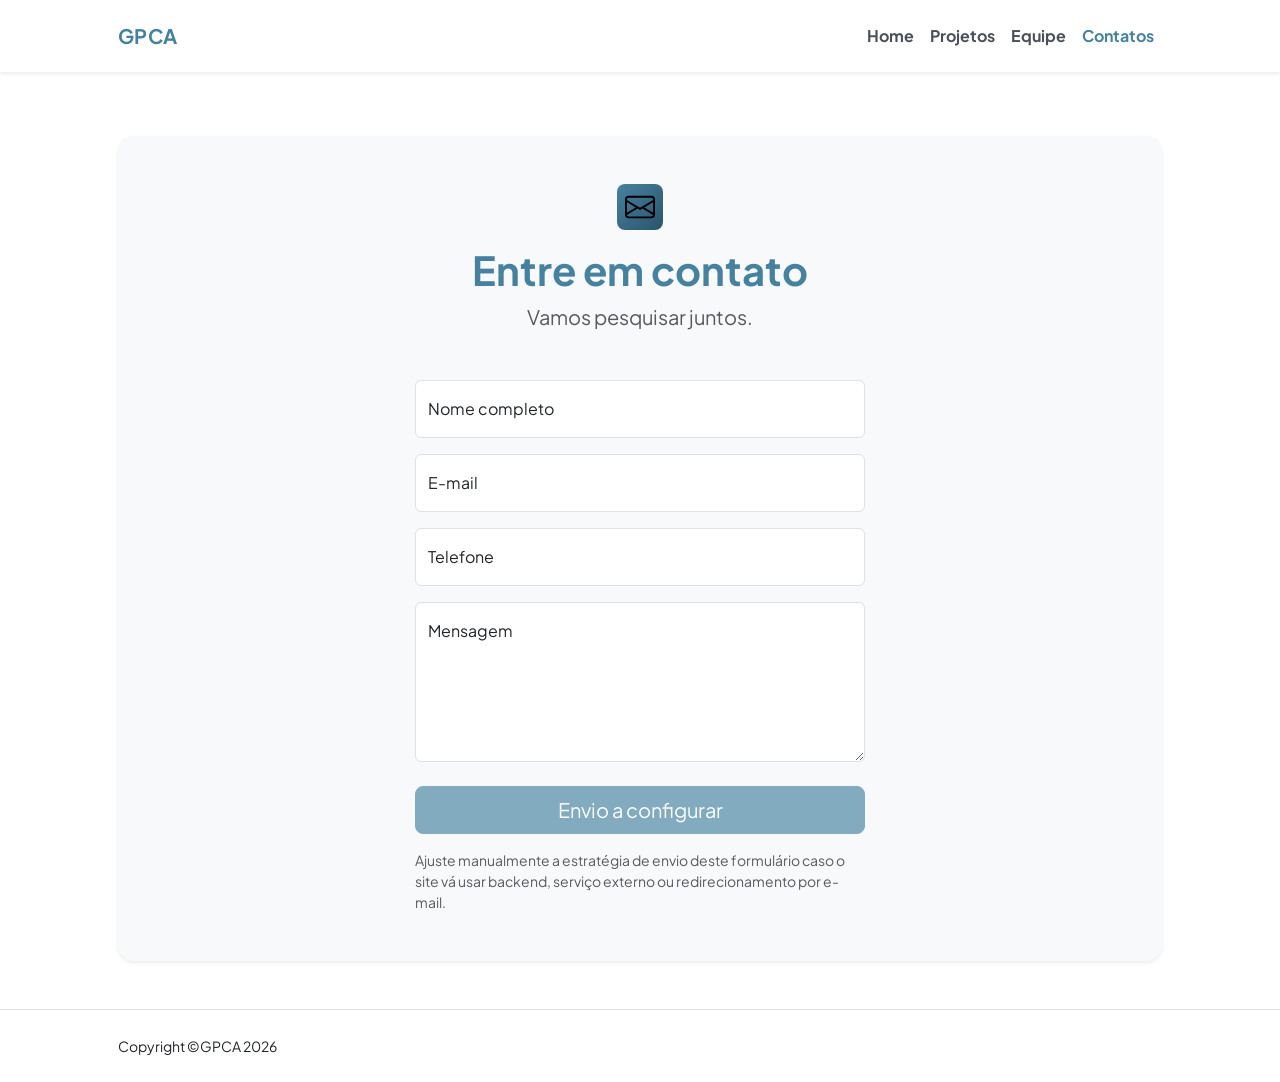
==== contact.html @ 82a20b42 "feat: padroniza footer" ====
<!DOCTYPE html>
<html lang="pt-br">
<head>
    <meta charset="utf-8" />
    <meta name="viewport" content="width=device-width, initial-scale=1, shrink-to-fit=no" />
    <meta name="description" content="Página de contato do GPCA" />
    <meta name="author" content="GPCA" />
    <title>Contatos • GPCA</title>
    <link rel="icon" type="image/x-icon" href="assets/gpca.ico" />
    <link rel="preconnect" href="https://fonts.googleapis.com" />
    <link rel="preconnect" href="https://fonts.gstatic.com" crossorigin />
    <link href="https://fonts.googleapis.com/css2?family=Plus+Jakarta+Sans:wght@100;200;300;400;500;600;700;800;900&amp;display=swap" rel="stylesheet" />
    <link href="https://cdn.jsdelivr.net/npm/bootstrap@5.3.8/dist/css/bootstrap.min.css" rel="stylesheet" integrity="sha384-sRIl4kxILFvY47J16cr9ZwB07vP4J8+LH7qKQnuqkuIAvNWLzeN8tE5YBujZqJLB" crossorigin="anonymous">
    <link rel="stylesheet" href="css/styles.css">
    
</head>
<body class="d-flex flex-column site-page">
    <nav class="navbar navbar-expand-lg navbar-light bg-white fixed-top py-3 shadow-sm site-navbar">
        <div class="container px-4 px-lg-5">
            <a class="navbar-brand" href="index.html"><span class="fw-bolder text-primary">GPCA</span></a>
            <button class="navbar-toggler" type="button" data-bs-toggle="collapse" data-bs-target="#navbarSupportedContent" aria-controls="navbarSupportedContent" aria-expanded="false" aria-label="Alternar navegação">
                <span class="navbar-toggler-icon"></span>
            </button>
            <div class="collapse navbar-collapse" id="navbarSupportedContent">
                <ul class="navbar-nav ms-auto mb-2 mb-lg-0 fw-bolder">
                    <li class="nav-item"><a class="nav-link" href="index.html">Home</a></li>
                    <li class="nav-item"><a class="nav-link" href="projects.html">Projetos</a></li>
                    <li class="nav-item"><a class="nav-link" href="equipe.html">Equipe</a></li>
                    <li class="nav-item"><a class="nav-link active" aria-current="page" href="contact.html">Contatos</a></li>
                </ul>
            </div>
        </div>
    </nav>

<main class="flex-shrink-0">
        
<section class="py-5">
    <div class="container px-4 px-lg-5">
        <div class="bg-light rounded-4 py-5 px-4 px-md-5 shadow-sm">
            <div class="text-center mb-5">
                <div class="feature bg-primary bg-gradient-primary-to-secondary text-white rounded-3 mb-3 d-inline-flex p-2">
                    <img class="envelope" src="assets/img/gerais/envelope.svg" alt="">
                </div>
                <h1 class="titulo-gpca-gradiente fw-bolder">Entre em contato</h1>
                <p class="lead fw-normal text-muted mb-0">Vamos pesquisar juntos.</p>
            </div>
            <div class="row gx-5 justify-content-center">
                <div class="col-lg-8 col-xl-6">
                    <form id="contactForm" novalidate>
                        <div class="form-floating mb-3">
                            <input class="form-control" id="name" type="text" placeholder="Nome completo" />
                            <label for="name">Nome completo</label>
                        </div>
                        <div class="form-floating mb-3">
                            <input class="form-control" id="email" type="email" placeholder="nome@exemplo.com" />
                            <label for="email">E-mail</label>
                        </div>
                        <div class="form-floating mb-3">
                            <input class="form-control" id="phone" type="tel" placeholder="(61) 99999-9999" />
                            <label for="phone">Telefone</label>
                        </div>
                        <div class="form-floating mb-4">
                            <textarea class="form-control" id="message" placeholder="Escreva sua mensagem" style="height: 10rem"></textarea>
                            <label for="message">Mensagem</label>
                        </div>
                        <div class="d-grid">
                            <button class="btn btn-primary btn-lg disabled" type="button">Envio a configurar</button>
                        </div>
                    </form>
                    <p class="small text-muted mt-3 mb-0">
                        Ajuste manualmente a estratégia de envio deste formulário caso o site vá usar backend, serviço externo ou redirecionamento por e-mail.
                    </p>
                </div>
            </div>
        </div>
    </div>
</section>

</main>
    <footer class="bg-white py-4 mt-auto border-top">
        <div class="container px-4 px-lg-5">
            <div class="row align-items-center gy-2">
                <div class="col-auto">
                    <span class="small m-0">Copyright &copy;GPCA 2026</span>
                </div>
            </div>
        </div>
    </footer>
    <script src="https://cdn.jsdelivr.net/npm/bootstrap@5.3.8/dist/js/bootstrap.bundle.min.js" integrity="sha384-FKyoEForCGlyvwx9Hj09JcYn3nv7wiPVlz7YYwJrWVcXK/BmnVDxM+D2scQbITxI" crossorigin="anonymous"></script>
</body>
</html>
---- css/styles.css ----
:root {
    --bs-blue: #4682A0;
    --bs-primary: #4682A0;
    --bs-primary-rgb: 70, 130, 160;

    --bs-secondary: #4682A0;
    --bs-secondary-rgb: 70, 130, 160;

    --bs-gradient: linear-gradient(180deg, rgba(70, 130, 160, 0.8), rgba(70, 130, 160, 0));
    --bs-font-sans-serif: "Plus Jakarta Sans";
    --bs-body-font-family: var(--bs-font-sans-serif);
    --bs-body-font-size: 1rem;
    --bs-body-font-weight: 400;
    --bs-body-line-height: 1.5;
    --bs-body-color: #212529;
    --bs-body-bg: #fff;
    --bs-border-width: 1px;
    --bs-border-style: solid;
    --bs-border-color: #dee2e6;
    --bs-border-color-translucent: rgba(0, 0, 0, 0.175);
}

html {
  scroll-behavior: smooth;
}

*,
*::before,
*::after {
  box-sizing: border-box;
}

/* sobrescrita de configuracoes padroes do bootstrap */

body {
  margin: 0;
  font-family: var(--bs-body-font-family);
  font-size: var(--bs-body-font-size);
  font-weight: var(--bs-body-font-weight);
  line-height: var(--bs-body-line-height);
  color: var(--bs-body-color);
  text-align: var(--bs-body-text-align);
  background-color: var(--bs-body-bg);
  -webkit-text-size-adjust: 100%;
  -webkit-tap-highlight-color: rgba(0, 0, 0, 0);
}

body {
    padding-top: 5.5rem;
}

.btn-primary {
    --bs-btn-bg: #4682A0;
    --bs-btn-border-color: #4682A0;
    --bs-btn-hover-bg: #3c6e88;
    --bs-btn-hover-border-color: #38647b;
    --bs-btn-focus-shadow-rgb: 70, 130, 160;
    --bs-btn-active-bg: #38647b;
    --bs-btn-active-border-color: #345a70;
    --bs-btn-disabled-bg: #4682A0;
    --bs-btn-disabled-border-color: #4682A0;
}

.bg-gradient-primary-to-secondary {
    background: #4682A0;
    background: linear-gradient(135deg, #4682A0 0%, #2C536B 100%);
}

.text-gradient {
    background-image: linear-gradient(180deg, #4682A0 0%, #2C536B 100%);
    -webkit-background-clip: text;
    background-clip: text;
    -webkit-text-fill-color: transparent;
    color: transparent;
}

.meu-texto-gradiente-projetos {
    background-image: linear-gradient(180deg, #4682A0, #D6E3EA);
    -webkit-background-clip: text;
    background-clip: text;
    -webkit-text-fill-color: transparent;
    color: transparent;
}

.site-navbar {
    transition: box-shadow 0.2s ease;
    z-index: 1030;
}

.site-navbar .navbar-brand {
    letter-spacing: 0.02em;
}

.site-navbar .nav-link {
    color: var(--bs-gray-700);
}

.site-navbar .nav-link.active,
.site-navbar .nav-link:hover,
.site-navbar .nav-link:focus {
    color: var(--bs-primary);
}
@media (max-width: 991.98px) {
    body.site-page {
        padding-top: 4.75rem;
    }

}

.envelope{
    width: 30px;
}

.carousel-tamanho{
    width: 100%;
    height: fit-content;
}


/*
Classes e media querys criadas por um colaborador.
Acima delas, explicarei o motivo de as ter adicionado.
Caso adicione outras, peço que faça o mesmo: 
informe o motivo acima delas, utilizando comentários
*/

/* classes para debug */

.verde {
    border: 2px solid green;
}

.vermei {
    border: 2px solid rgb(128, 0, 0);
}

.teste1{
    display: inline;
}

/* cor titulos */

.titulo-gpca-gradiente {
    color: #4682A0;
    -webkit-text-fill-color: #4682A0;
    background-image: none;
    -webkit-background-clip: unset;
    background-clip: unset;
}

.color-white{
    color: white;
}

/* cor fundos */

.bg-blue{
    background-color: var(--bs-blue);
}

/* Abaixo, estão as coordenadas da logo parceiros.svg em relação à a coluna da direita. Escolhi valores que a deixasse no canto inferior esquerdo
da logo do gpca. Mais tarde, medias querys serão adicionadas, ajustando as propriedades "bottom" e "left" conforme
a largura da tela e logo diminui: */

#parceiros{
    bottom: 20px;
    left: 30px;
  
}

.tamanhoparceiros{
    height: 80px;
}

/* Tamanho da logo do IFB na sessão 'sobre' em index.html*/

.logoifb{
    height: 200px;
}

/*logo do GPCA da hero section */

#heroGPCA{
    height: 500px;
    /* Bottom 60px, pois esta logo está setada como posicion-relative, e 60px é o suficiente pra dar
    à logo um efeito de estar mais próxima ao nav que o restante dos elementos de sua linha (h1 do site, etc) */
    bottom: 70px;
    left: -30px;
}

.pos{
     bottom: 60px;
}

/* Faz com que a largura de uma div se limite aos elementos dentro dela */

.caixa-enxuta{
    width: fit-content;
}

/* fundo onde estamos */

.bg-fachada {
    position: relative;
    /* O gradiente principal fica no elemento pai */
    background-image: radial-gradient(#F8F9FA, #F8F9FA); 
    z-index: 1;
    overflow: hidden;
}

.bg-fachada::before {
    content: "";
    position: absolute;
    top: 0; left: 0; right: 0; bottom: 0;
    
    background-image: url(../assets/img/gerais/fachada-ifb.jpg);
    background-position: 50% 43%;
    background-size: 200vw; 
    opacity: 0.1;
    z-index: -1; 
    right: 50%;
    left: 50%;
    transform: translateX(-50%);

    width: 100vw;
    
}

/* logo gpca carousel */

.pos-div-logo-carousel{
    right: -30px;
    top: -30px;
}

.logo-carousel{
     width: 80px;
}

/* PROJETOS.HTML */

.border-div{
    border: 5px solid #2C536B;
}

.tamanho-logo-projetos{
    height: 300px;
}

/*
Fim das classes adicionadas
*/
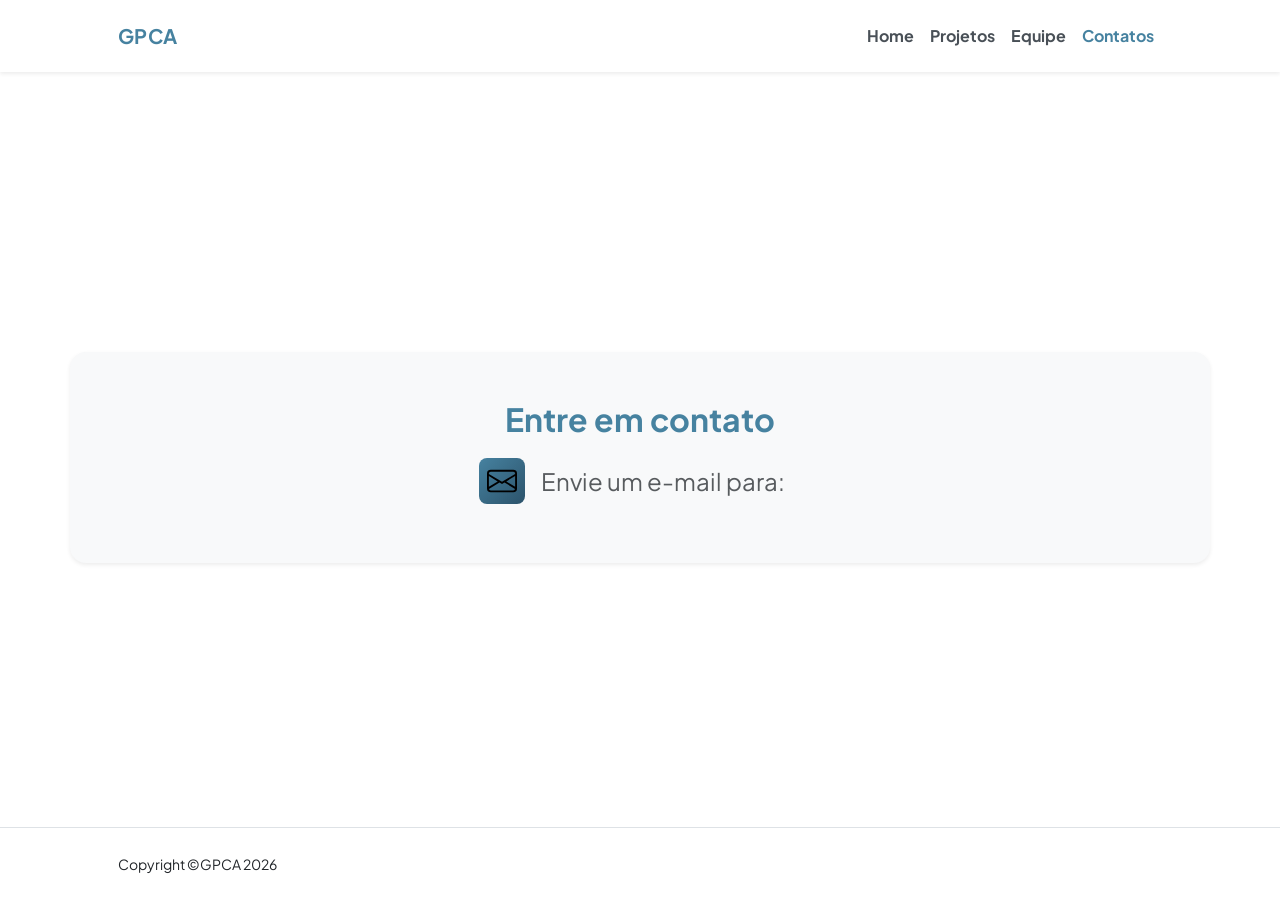
==== commit ecb54629: "parte inicial do site finalizada" ====
--- a/contact.html
+++ b/contact.html
@@ -6,7 +6,7 @@
     <meta name="description" content="Página de contato do GPCA" />
     <meta name="author" content="GPCA" />
     <title>Contatos • GPCA</title>
-    <link rel="icon" type="image/x-icon" href="assets/gpca.ico" />
+    <link rel="icon" type="image/x-icon" href="assets/logos/gpca.ico" />
     <link rel="preconnect" href="https://fonts.googleapis.com" />
     <link rel="preconnect" href="https://fonts.gstatic.com" crossorigin />
     <link href="https://fonts.googleapis.com/css2?family=Plus+Jakarta+Sans:wght@100;200;300;400;500;600;700;800;900&amp;display=swap" rel="stylesheet" />
@@ -14,7 +14,7 @@
     <link rel="stylesheet" href="css/styles.css">
     
 </head>
-<body class="d-flex flex-column site-page">
+<body class="d-flex flex-column min-vh-100">
     <nav class="navbar navbar-expand-lg navbar-light bg-white fixed-top py-3 shadow-sm site-navbar">
         <div class="container px-4 px-lg-5">
             <a class="navbar-brand" href="index.html"><span class="fw-bolder text-primary">GPCA</span></a>
@@ -32,49 +32,24 @@
         </div>
     </nav>
 
-<main class="flex-shrink-0">
+<main id="contatos" class="flex-grow-1 flex-shrink-0 d-flex align-items-center">
         
-<section class="py-5">
-    <div class="container px-4 px-lg-5">
-        <div class="bg-light rounded-4 py-5 px-4 px-md-5 shadow-sm">
-            <div class="text-center mb-5">
-                <div class="feature bg-primary bg-gradient-primary-to-secondary text-white rounded-3 mb-3 d-inline-flex p-2">
-                    <img class="envelope" src="assets/img/gerais/envelope.svg" alt="">
-                </div>
-                <h1 class="titulo-gpca-gradiente fw-bolder">Entre em contato</h1>
-                <p class="lead fw-normal text-muted mb-0">Vamos pesquisar juntos.</p>
+    <div class="bg-light p-5 rounded-4 shadow-sm container d-flex flex-column justify-content-center align-items-center">
+        
+        <h1 class="text-primary fs-2 fw-bolder text-center">
+            Entre em contato
+        </h1>
+        <div class="d-flex align-items-center">
+            <div class="button feature bg-primary bg-gradient-primary-to-secondary d-inline-flex text-white rounded-3 p-2">
+                <img class="envelope" src="assets/img/gerais/envelope.svg" alt="">
             </div>
-            <div class="row gx-5 justify-content-center">
-                <div class="col-lg-8 col-xl-6">
-                    <form id="contactForm" novalidate>
-                        <div class="form-floating mb-3">
-                            <input class="form-control" id="name" type="text" placeholder="Nome completo" />
-                            <label for="name">Nome completo</label>
-                        </div>
-                        <div class="form-floating mb-3">
-                            <input class="form-control" id="email" type="email" placeholder="nome@exemplo.com" />
-                            <label for="email">E-mail</label>
-                        </div>
-                        <div class="form-floating mb-3">
-                            <input class="form-control" id="phone" type="tel" placeholder="(61) 99999-9999" />
-                            <label for="phone">Telefone</label>
-                        </div>
-                        <div class="form-floating mb-4">
-                            <textarea class="form-control" id="message" placeholder="Escreva sua mensagem" style="height: 10rem"></textarea>
-                            <label for="message">Mensagem</label>
-                        </div>
-                        <div class="d-grid">
-                            <button class="btn btn-primary btn-lg disabled" type="button">Envio a configurar</button>
-                        </div>
-                    </form>
-                    <p class="small text-muted mt-3 mb-0">
-                        Ajuste manualmente a estratégia de envio deste formulário caso o site vá usar backend, serviço externo ou redirecionamento por e-mail.
-                    </p>
-                </div>
-            </div>
+            
+            <p class="p-3 fs-4 text-muted mb-0">
+                Envie um e-mail para: 
+            </p>
         </div>
+        
     </div>
-</section>
 
 </main>
     <footer class="bg-white py-4 mt-auto border-top">
--- a/css/styles.css
+++ b/css/styles.css
@@ -156,6 +156,12 @@
 
 .bg-blue{
     background-color: var(--bs-blue);
+}
+
+/* cor bordas */
+
+.border-div{
+    border: 5px solid #2C536B;
 }
 
 /* Abaixo, estão as coordenadas da logo parceiros.svg em relação à a coluna da direita. Escolhi valores que a deixasse no canto inferior esquerdo
@@ -239,12 +245,21 @@
 
 /* PROJETOS.HTML */
 
-.border-div{
-    border: 5px solid #2C536B;
-}
+
 
 .tamanho-logo-projetos{
     height: 300px;
+}
+
+/* CONTATOS.HTML  */
+
+#contatos{
+    height: 100%;
+    max-height: 1000px;
+}
+
+.card-contato{
+    height: 100%;
 }
 
 /*
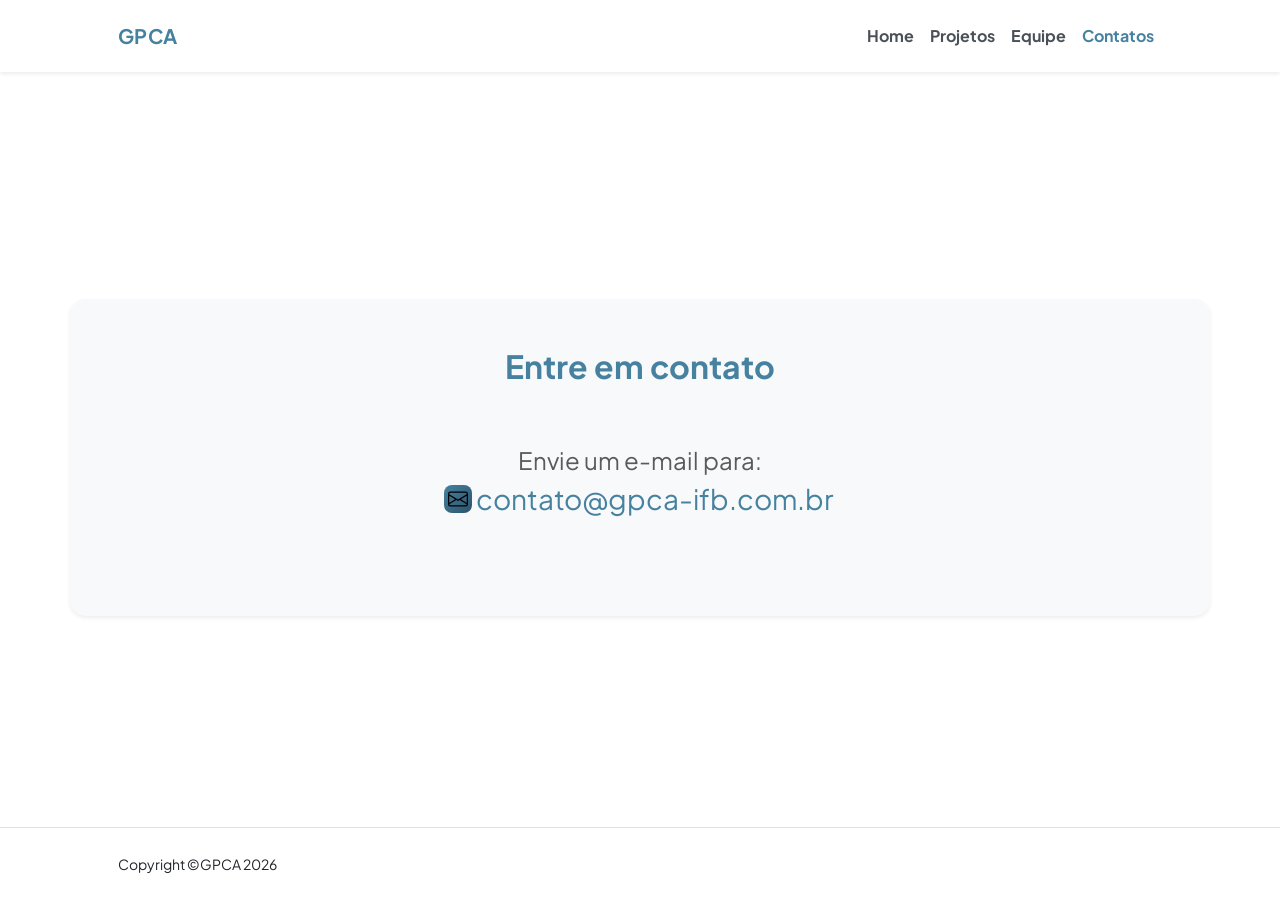
==== commit 2773b149: "site final" ====
--- a/contact.html
+++ b/contact.html
@@ -39,14 +39,20 @@
         <h1 class="text-primary fs-2 fw-bolder text-center">
             Entre em contato
         </h1>
-        <div class="d-flex align-items-center">
-            <div class="button feature bg-primary bg-gradient-primary-to-secondary d-inline-flex text-white rounded-3 p-2">
-                <img class="envelope" src="assets/img/gerais/envelope.svg" alt="">
+        <div class="my-5 d-flex flex-column">
+            
+            <p class="text-center  fs-4 text-muted mb-0">
+                Envie um e-mail para: 
+            </p>
+            <div class="d-flex align-items-center">
+                <div class="button feature bg-primary bg-gradient-primary-to-secondary d-inline-flex text-white rounded-3 p-1">
+                    <img class="envelope" src="assets/img/gerais/envelope.svg" alt="">
+                </div>
+                <p class="px-1 fs-3 titulo-gpca-gradiente mb-0">contato@gpca-ifb.com.br</p>
             </div>
             
-            <p class="p-3 fs-4 text-muted mb-0">
-                Envie um e-mail para: 
-            </p>
+            
+            
         </div>
         
     </div>
--- a/css/styles.css
+++ b/css/styles.css
@@ -108,7 +108,7 @@
 }
 
 .envelope{
-    width: 30px;
+    width: 20px;
 }
 
 .carousel-tamanho{
@@ -134,8 +134,8 @@
     border: 2px solid rgb(128, 0, 0);
 }
 
-.teste1{
-    display: inline;
+.teste{
+    height: 1200px;
 }
 
 /* cor titulos */
@@ -187,12 +187,14 @@
 /*logo do GPCA da hero section */
 
 #heroGPCA{
-    height: 500px;
+    height: 100%;
     /* Bottom 60px, pois esta logo está setada como posicion-relative, e 60px é o suficiente pra dar
     à logo um efeito de estar mais próxima ao nav que o restante dos elementos de sua linha (h1 do site, etc) */
     bottom: 70px;
     left: -30px;
 }
+
+
 
 .pos{
      bottom: 60px;
@@ -221,7 +223,7 @@
     
     background-image: url(../assets/img/gerais/fachada-ifb.jpg);
     background-position: 50% 43%;
-    background-size: 200vw; 
+    background-size: 3000px; 
     opacity: 0.1;
     z-index: -1; 
     right: 50%;
@@ -266,3 +268,34 @@
 Fim das classes adicionadas
 */
 
+/* responsividade de cada pagina do site */ 
+
+/* index.html:  */
+@media (max-width: 992px){
+
+    #bgheader{
+        position: absolute;
+        top: 0; left: 0; right: 0; bottom: 0;
+        
+        background-image: url(../assets/logos/gpcaSVG.svg);
+        background-position: 50% 43%;
+        background-size: 1000px; 
+        opacity: 0.08;
+        z-index: -1; 
+        right: 50%;
+        left: 50%;
+        transform: translateX(-50%);
+
+        width: 100vw;
+    
+    }
+
+    #heroGPCA{
+    position: static !important;
+    display: none;
+    }
+
+    .tamanhoparceiros{
+        height: 50px;
+    }
+}
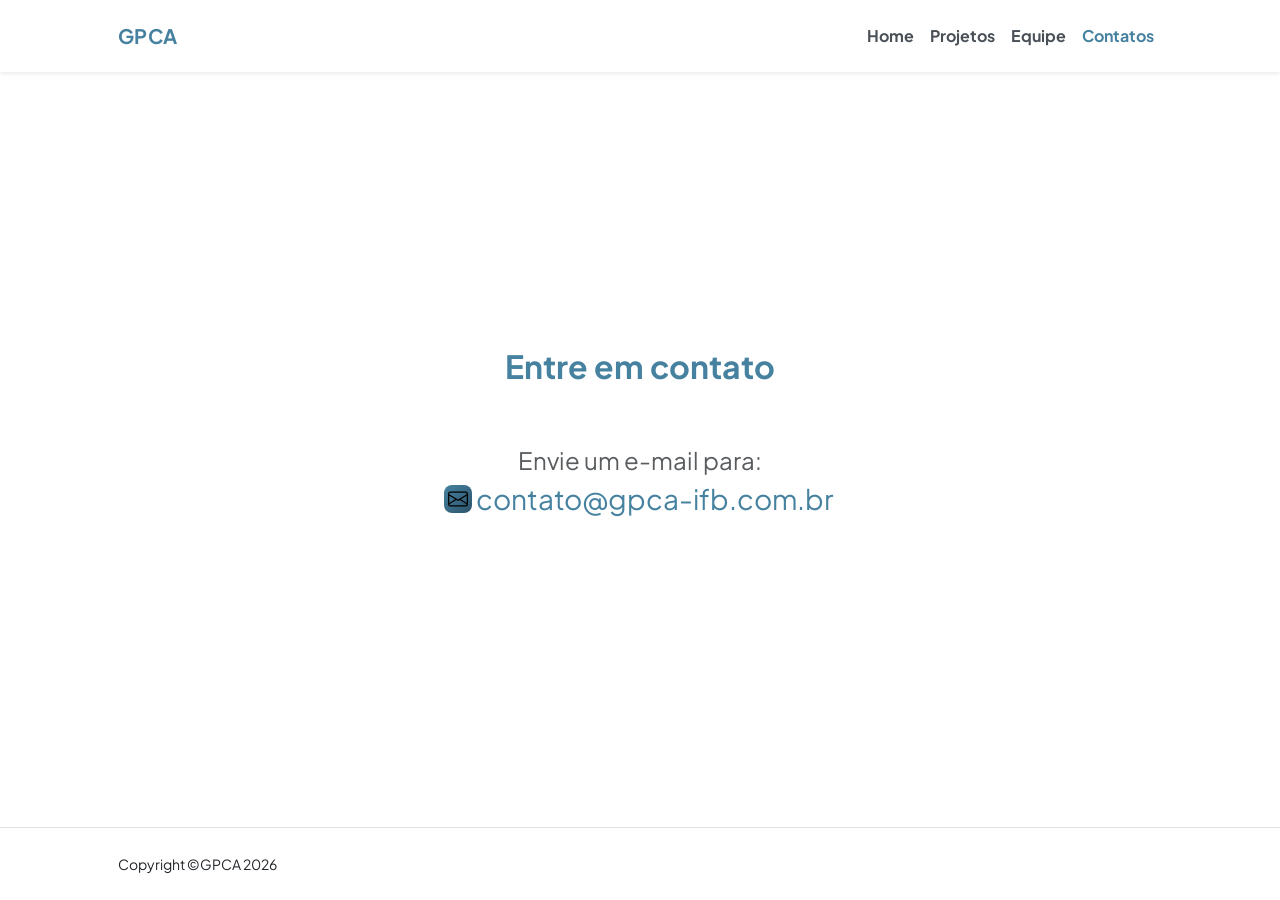
==== commit 44405f68: "ajusta layout e deixa responsivo" ====
--- a/contact.html
+++ b/contact.html
@@ -34,14 +34,14 @@
 
 <main id="contatos" class="flex-grow-1 flex-shrink-0 d-flex align-items-center">
         
-    <div class="bg-light p-5 rounded-4 shadow-sm container d-flex flex-column justify-content-center align-items-center">
+    <div class="container d-flex flex-column justify-content-center align-items-center">
         
         <h1 class="text-primary fs-2 fw-bolder text-center">
             Entre em contato
         </h1>
-        <div class="my-5 d-flex flex-column">
+        <div class="my-5 d-flex flex-column align-items-center">
             
-            <p class="text-center  fs-4 text-muted mb-0">
+            <p class=" fs-4 text-muted mb-0">
                 Envie um e-mail para: 
             </p>
             <div class="d-flex align-items-center">
--- a/css/styles.css
+++ b/css/styles.css
@@ -214,6 +214,7 @@
     background-image: radial-gradient(#F8F9FA, #F8F9FA); 
     z-index: 1;
     overflow: hidden;
+    
 }
 
 .bg-fachada::before {
@@ -224,14 +225,14 @@
     background-image: url(../assets/img/gerais/fachada-ifb.jpg);
     background-position: 50% 43%;
     background-size: 3000px; 
-    opacity: 0.1;
+    opacity: 0.15;
     z-index: -1; 
     right: 50%;
     left: 50%;
     transform: translateX(-50%);
 
     width: 100vw;
-    
+
 }
 
 /* logo gpca carousel */
@@ -251,6 +252,14 @@
 
 .tamanho-logo-projetos{
     height: 300px;
+}
+
+/* EQUIPE.HTML */
+
+.foto-integrante{
+    width: 110px;
+    height: 110px; 
+    object-fit: cover;
 }
 
 /* CONTATOS.HTML  */
@@ -278,8 +287,9 @@
         top: 0; left: 0; right: 0; bottom: 0;
         
         background-image: url(../assets/logos/gpcaSVG.svg);
-        background-position: 50% 43%;
-        background-size: 1000px; 
+        background-repeat: no-repeat;
+        background-position: calc(-100vw/2) 43%;
+        background-size: calc(1000px + (100vw)); 
         opacity: 0.08;
         z-index: -1; 
         right: 50%;
@@ -287,15 +297,36 @@
         transform: translateX(-50%);
 
         width: 100vw;
+        height: 100%;
     
     }
+    
 
     #heroGPCA{
-    position: static !important;
-    display: none;
+        position: static !important;
+        display: none;
     }
 
     .tamanhoparceiros{
         height: 50px;
     }
+
+    .bg-fachada::before {
+        background-position: 40% 43%;
+        background-size: calc(3000px + (100vw)); 
+    }
+
+    .logoifb{
+        height: 120px;
+    }
+
+    /* projetos.html */
+
+    .order-1-mobile{
+        order: 1;
+    }
+
+    .order-2-mobile{
+        order: 2;
+    }
 }
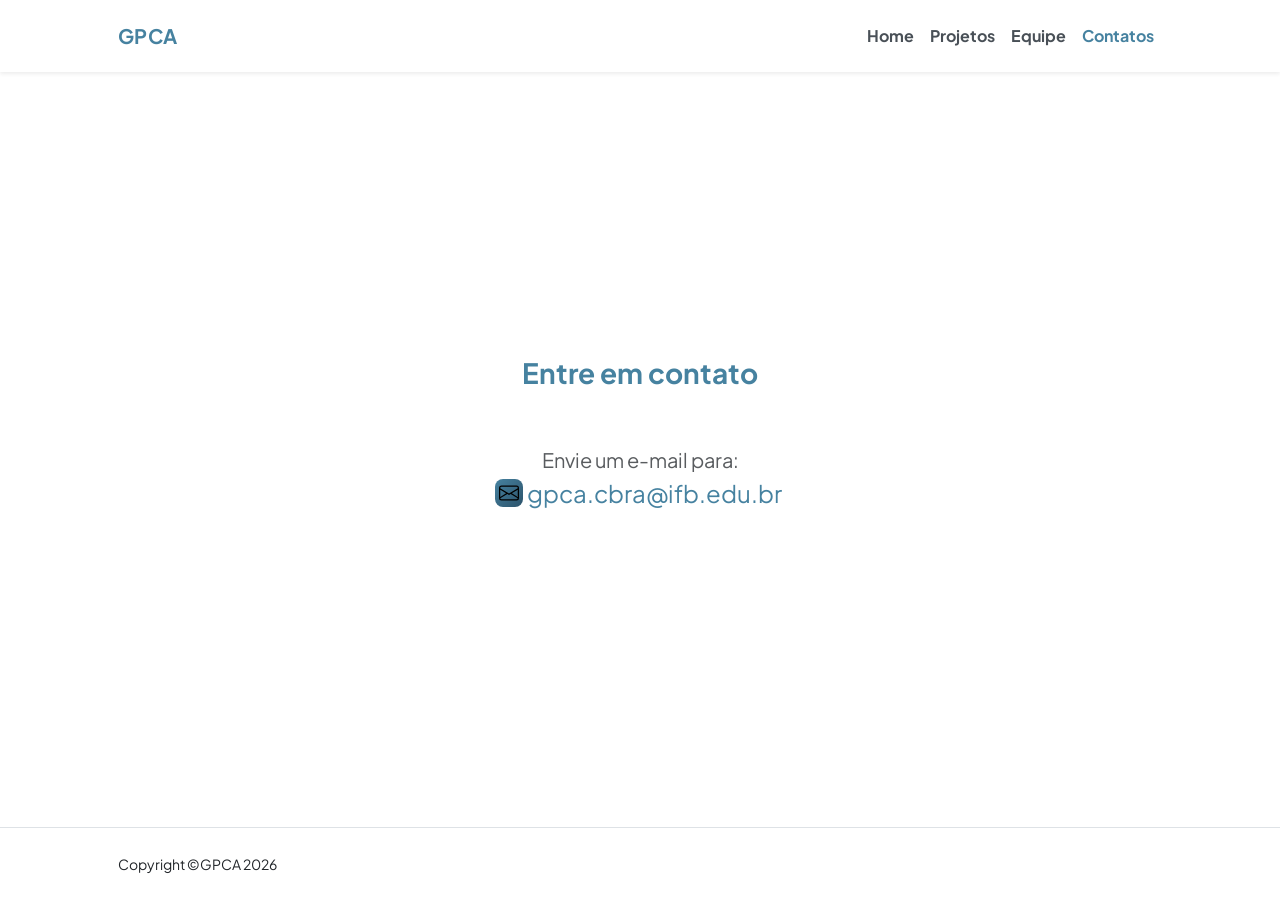
==== commit 24df5117: "fix navbar de equipes.html, diminui fontes e adiciona margens, coloca integrantes dentro de cards, a" ====
--- a/contact.html
+++ b/contact.html
@@ -11,7 +11,7 @@
     <link rel="preconnect" href="https://fonts.gstatic.com" crossorigin />
     <link href="https://fonts.googleapis.com/css2?family=Plus+Jakarta+Sans:wght@100;200;300;400;500;600;700;800;900&amp;display=swap" rel="stylesheet" />
     <link href="https://cdn.jsdelivr.net/npm/bootstrap@5.3.8/dist/css/bootstrap.min.css" rel="stylesheet" integrity="sha384-sRIl4kxILFvY47J16cr9ZwB07vP4J8+LH7qKQnuqkuIAvNWLzeN8tE5YBujZqJLB" crossorigin="anonymous">
-    <link rel="stylesheet" href="css/styles.css">
+    <link rel="stylesheet" href="css/styless.css?v=2">
     
 </head>
 <body class="d-flex flex-column min-vh-100">
@@ -36,22 +36,20 @@
         
     <div class="container d-flex flex-column justify-content-center align-items-center">
         
-        <h1 class="text-primary fs-2 fw-bolder text-center">
+        <h1 class="text-primary fs-3 fw-bolder text-center">
             Entre em contato
         </h1>
         <div class="my-5 d-flex flex-column align-items-center">
             
-            <p class=" fs-4 text-muted mb-0">
+            <p class=" fs-5 text-muted mb-0">
                 Envie um e-mail para: 
             </p>
             <div class="d-flex align-items-center">
                 <div class="button feature bg-primary bg-gradient-primary-to-secondary d-inline-flex text-white rounded-3 p-1">
                     <img class="envelope" src="assets/img/gerais/envelope.svg" alt="">
                 </div>
-                <p class="px-1 fs-3 titulo-gpca-gradiente mb-0">contato@gpca-ifb.com.br</p>
+                <p class="px-1 fs-4 titulo-gpca-gradiente my-0">gpca.cbra@ifb.edu.br</p>
             </div>
-            
-            
             
         </div>
         
--- a/css/styless.css
+++ b/css/styless.css
@@ -0,0 +1,406 @@
+:root {
+    --bs-blue: #4682A0;
+    --bs-primary: #4682A0;
+    --bs-primary-rgb: 70, 130, 160;
+
+    --bs-secondary: #4682A0;
+    --bs-secondary-rgb: 70, 130, 160;
+
+    --bs-gradient: linear-gradient(180deg, rgba(70, 130, 160, 0.8), rgba(70, 130, 160, 0));
+    --bs-font-sans-serif: "Plus Jakarta Sans";
+    --bs-body-font-family: var(--bs-font-sans-serif);
+    --bs-body-font-size: 1rem;
+    --bs-body-font-weight: 400;
+    --bs-body-line-height: 1.5;
+    --bs-body-color: #212529;
+    --bs-body-bg: #fff;
+    --bs-border-width: 1px;
+    --bs-border-style: solid;
+    --bs-border-color: #dee2e6;
+    --bs-border-color-translucent: rgba(0, 0, 0, 0.175);
+}
+
+html {
+  scroll-behavior: smooth;
+}
+
+*,
+*::before,
+*::after {
+  box-sizing: border-box;
+}
+
+/* sobrescrita de configuracoes padroes do bootstrap */
+
+body {
+  margin: 0;
+  font-family: var(--bs-body-font-family);
+  font-size: var(--bs-body-font-size);
+  font-weight: var(--bs-body-font-weight);
+  line-height: var(--bs-body-line-height);
+  color: var(--bs-body-color);
+  text-align: var(--bs-body-text-align);
+  background-color: var(--bs-body-bg);
+  -webkit-text-size-adjust: 100%;
+  -webkit-tap-highlight-color: rgba(0, 0, 0, 0);
+}
+
+body {
+    padding-top: 5.5rem;
+}
+
+.btn-primary {
+    --bs-btn-bg: #4682A0;
+    --bs-btn-border-color: #4682A0;
+    --bs-btn-hover-bg: #3c6e88;
+    --bs-btn-hover-border-color: #38647b;
+    --bs-btn-focus-shadow-rgb: 70, 130, 160;
+    --bs-btn-active-bg: #38647b;
+    --bs-btn-active-border-color: #345a70;
+    --bs-btn-disabled-bg: #4682A0;
+    --bs-btn-disabled-border-color: #4682A0;
+}
+
+.bg-gradient-primary-to-secondary {
+    background: #4682A0;
+    background: linear-gradient(135deg, #4682A0 0%, #2C536B 100%);
+}
+
+.text-gradient {
+    background-image: linear-gradient(180deg, #4682A0 0%, #2C536B 100%);
+    -webkit-background-clip: text;
+    background-clip: text;
+    -webkit-text-fill-color: transparent;
+    color: transparent;
+}
+
+.meu-texto-gradiente-projetos {
+    background-image: linear-gradient(180deg, #4682A0, #D6E3EA);
+    -webkit-background-clip: text;
+    background-clip: text;
+    -webkit-text-fill-color: transparent;
+    color: transparent;
+}
+
+.site-navbar {
+    transition: box-shadow 0.2s ease;
+    z-index: 1030;
+}
+
+.site-navbar .navbar-brand {
+    letter-spacing: 0.02em;
+}
+
+.site-navbar .nav-link {
+    color: var(--bs-gray-700);
+}
+
+.site-navbar .nav-link.active,
+.site-navbar .nav-link:hover,
+.site-navbar .nav-link:focus {
+    color: var(--bs-primary);
+}
+@media (max-width: 991.98px) {
+    body.site-page {
+        padding-top: 4.75rem;
+    }
+
+}
+
+.envelope{
+    width: 20px;
+}
+
+.carousel-tamanho{
+    width: 100%;
+    
+}
+
+
+/*
+Classes e media querys criadas por um colaborador.
+Acima delas, explicarei o motivo de as ter adicionado.
+Caso adicione outras, peço que faça o mesmo: 
+informe o motivo acima delas, utilizando comentários
+*/
+
+/* classes para debug */
+
+.verde {
+    border: 2px solid green;
+}
+
+.vermei {
+    border: 2px solid rgb(128, 0, 0);
+}
+
+.teste{
+    height: 1200px;
+}
+
+/* cor titulos */
+
+.titulo-gpca-gradiente {
+    color: #4682A0;
+    -webkit-text-fill-color: #4682A0;
+    background-image: none;
+    -webkit-background-clip: unset;
+    background-clip: unset;
+}
+
+.color-white{
+    color: white;
+}
+
+.color-black{
+    color: black;
+}
+
+/* cor fundos */
+
+.bg-blue{
+    background-color: var(--bs-blue);
+}
+
+c{
+    background-color: #F5EDF0;
+}
+
+
+/* cor bordas */
+
+.border-div{
+    border: 5px solid #2C536B;
+}
+
+/* Abaixo, estão as coordenadas da logo parceiros.svg em relação à a coluna da direita. Escolhi valores que a deixasse no canto inferior esquerdo
+da logo do gpca. Mais tarde, medias querys serão adicionadas, ajustando as propriedades "bottom" e "left" conforme
+a largura da tela e logo diminui: */
+
+#parceiros{
+    bottom: 20px;
+    left: 30px;
+  
+}
+
+.tamanhoparceiros{
+    height: 80px;
+}
+
+/* Tamanho da logo do IFB na sessão 'sobre' em index.html*/
+
+.logoifb{
+    height: 200px;
+}
+
+/*logo do GPCA da hero section */
+
+#heroGPCA{
+    height: 100%;
+    /* Bottom 60px, pois esta logo está setada como posicion-relative, e 60px é o suficiente pra dar
+    à logo um efeito de estar mais próxima ao nav que o restante dos elementos de sua linha (h1 do site, etc) */
+    bottom: 70px;
+    left: -30px;
+}
+
+
+
+.pos{
+     bottom: 60px;
+}
+
+/* Faz com que a largura de uma div se limite aos elementos dentro dela */
+
+.caixa-enxuta{
+    width: fit-content;
+}
+
+/* fundo onde estamos */
+
+.bg-fachada {
+    position: relative;
+    /* O gradiente principal fica no elemento pai */
+    background-image: radial-gradient(#F8F9FA, #F8F9FA); 
+    z-index: 1;
+    overflow: hidden;
+    
+}
+
+.bg-fachada::before {
+    content: "";
+    position: absolute;
+    top: 0; left: 0; right: 0; bottom: 0;
+    
+    background-image: url(../assets/img/gerais/fachada-ifb.jpg);
+    background-position: 50% 43%;
+    background-size: 3000px; 
+    opacity: 0.15;
+    z-index: -1; 
+    right: 50%;
+    left: 50%;
+    transform: translateX(-50%);
+
+    width: 100vw;
+
+}
+
+/* logo gpca carousel */
+
+.pos-div-logo-carousel{
+    right: -30px;
+    top: -30px;
+}
+
+.logo-carousel{
+     width: 80px;
+}
+.carousel-item img{
+    height: 400px;
+    object-fit: cover;
+}
+.obj-pos-top{
+    object-position: top;
+}
+
+@media (width < 576px) {
+    .carousel-item img{
+        max-height: 60vw; 
+        object-fit: cover;
+    }
+    .obj-pos-top{ 
+        object-position: 0px 0px;
+    }
+
+    .pos-div-logo-carousel{
+        right: -10px;
+        top: -30px;
+        rotate: 10deg;
+    }
+}
+
+@media (576px <= width < 768px) {
+    .carousel-item img{
+        max-height: 320px;
+    }
+    .obj-pos-top{ 
+        object-position: 0px 0px;
+    }
+}
+
+@media (768px <= width < 992px) {
+    .carousel-item img{
+        max-height: 70vw; 
+    }
+    .obj-pos-top{ 
+        object-position: 0px 0px;
+    }
+}
+
+@media (992px <= width < 1200px) {
+    .carousel-tamanho{
+        width: 800px;
+    }
+    .carousel-item img{
+        height: 450px;
+    }
+    .obj-pos-top{
+        object-position: 0px -30px;
+    }
+}
+
+@media screen and (1200px <= width < 1400px) {
+    .carousel-item img{
+        height: 340px;
+    }
+}
+
+
+
+
+
+
+
+/* PROJETOS.HTML */
+
+
+
+.tamanho-logo-projetos{
+    height: 200px;
+}
+
+/* EQUIPE.HTML */
+
+.foto-integrante{
+    width: 110px;
+    height: 110px; 
+    object-fit: cover;
+}
+
+/* CONTATOS.HTML  */
+
+#contatos{
+    height: 100%;
+    max-height: 1000px;
+}
+
+.card-contato{
+    height: 100%;
+}
+
+/*
+Fim das classes adicionadas
+*/
+
+/* responsividade de cada pagina do site */ 
+
+/* index.html:  */
+@media (max-width: 992px){
+
+    #bgheader{
+        position: absolute;
+        top: 0; left: 0; right: 0; bottom: 0;
+        
+        background-image: url(../assets/logos/gpcaSVG.svg);
+        background-repeat: no-repeat;
+        background-position: calc(-100vw/2) 43%;
+        background-size: calc(1000px + (100vw)); 
+        opacity: 0.08;
+        z-index: -1; 
+        right: 50%;
+        left: 50%;
+        transform: translateX(-50%);
+
+        width: 100%;
+        height: 100%;
+    
+    }
+    
+
+    #heroGPCA{
+        position: static !important;
+        display: none;
+    }
+
+    .tamanhoparceiros{
+        height: 50px;
+    }
+
+    .bg-fachada::before {
+        background-position: 40% 43%;
+        background-size: calc(3000px + (100vw)); 
+    }
+
+    .logoifb{
+        height: 80px;
+    }
+
+    /* projetos.html */
+
+    .order-1-mobile{
+        order: 1;
+    }
+
+    .order-2-mobile{
+        order: 2;
+    }
+}
